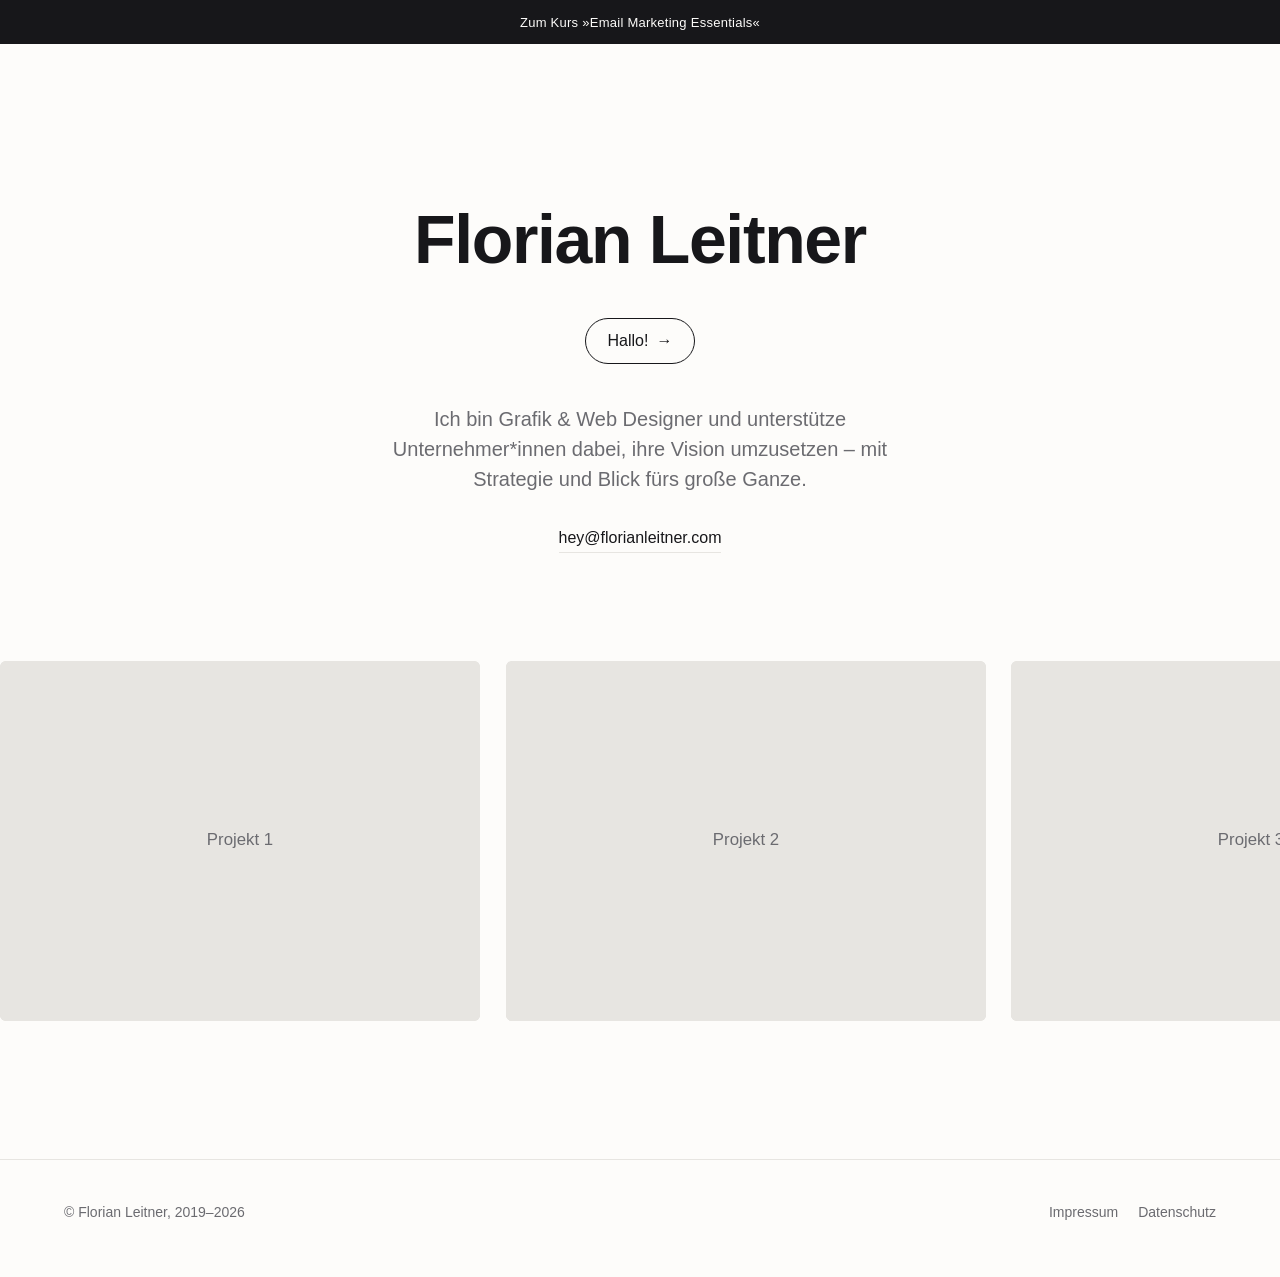
==== index.html @ c5d1cad9 "Initial one-page site: hero, portfolio scroller, footer Basic HTML/CSS structure for the homepage re" ====
<!doctype html>
<html lang="de">
<head>
  <meta charset="UTF-8" />
  <meta name="viewport" content="width=device-width, initial-scale=1.0" />
  <title>Florian Leitner — Grafik & Web Design</title>
  <meta name="description" content="Florian Leitner ist Grafik & Web Designer und unterstützt Unternehmer*innen dabei, ihre Vision umzusetzen – mit Strategie und Blick fürs große Ganze." />
  <link rel="stylesheet" href="assets/css/style.css" />
</head>
<body>

  <!-- Top banner -->
  <div class="top-banner">
    <a href="#" class="top-banner__link">Zum Kurs »Email Marketing Essentials«</a>
  </div>

  <header class="hero">
    <div class="hero__inner">
      <h1 class="hero__name">Florian Leitner</h1>

      <a href="https://cal.com/florianleitner/klarheit-session" class="hero__cta" target="_blank" rel="noopener">
        Hallo! <span class="hero__cta-arrow">→</span>
      </a>

      <p class="hero__subheading">
        Ich bin Grafik &amp; Web Designer und unterstütze Unternehmer*innen dabei,
        ihre Vision umzusetzen – mit Strategie und Blick fürs große Ganze.
      </p>

      <a href="mailto:hey@florianleitner.com" class="hero__email">hey@florianleitner.com</a>
    </div>
  </header>

  <main>
    <section class="portfolio" id="work" aria-label="Portfolio">
      <div class="portfolio__track">
        <figure class="portfolio__item">
          <img src="assets/images/placeholder-1.svg" alt="Projekt 1" loading="lazy" />
        </figure>
        <figure class="portfolio__item">
          <img src="assets/images/placeholder-2.svg" alt="Projekt 2" loading="lazy" />
        </figure>
        <figure class="portfolio__item">
          <img src="assets/images/placeholder-3.svg" alt="Projekt 3" loading="lazy" />
        </figure>
        <figure class="portfolio__item">
          <img src="assets/images/placeholder-4.svg" alt="Projekt 4" loading="lazy" />
        </figure>
        <figure class="portfolio__item">
          <img src="assets/images/placeholder-5.svg" alt="Projekt 5" loading="lazy" />
        </figure>
      </div>
    </section>
  </main>

  <footer class="site-footer">
    <p class="site-footer__copyright">© Florian Leitner, 2019–2026</p>
    <nav class="site-footer__links" aria-label="Rechtliches">
      <a href="legal/impressum.html">Impressum</a>
      <a href="legal/datenschutz.html">Datenschutz</a>
    </nav>
  </footer>

</body>
</html>
---- assets/css/style.css ----
/* ---------- Reset & base ---------- */
*,
*::before,
*::after {
  box-sizing: border-box;
}

html {
  -webkit-text-size-adjust: 100%;
}

body {
  margin: 0;
  font-family: -apple-system, BlinkMacSystemFont, "Segoe UI", Helvetica, Arial, sans-serif;
  color: var(--color-text);
  background: var(--color-bg);
  line-height: 1.5;
  -webkit-font-smoothing: antialiased;
}

a {
  color: inherit;
  text-decoration: none;
}

img {
  display: block;
  max-width: 100%;
}

:root {
  --color-bg: #fdfcfa;
  --color-text: #17171a;
  --color-muted: #6b6b70;
  --color-line: #e7e5e1;
  --color-accent: #17171a;

  --gutter: clamp(20px, 5vw, 64px);
  --max-width: 1200px;
}

/* ---------- Top banner ---------- */
.top-banner {
  background: var(--color-accent);
  color: #fdfcfa;
  text-align: center;
  padding: 10px var(--gutter);
}

.top-banner__link {
  font-size: 0.8125rem;
  letter-spacing: 0.02em;
  border-bottom: 1px solid transparent;
  transition: border-color 0.2s ease;
}

.top-banner__link:hover {
  border-bottom-color: currentColor;
}

/* ---------- Hero ---------- */
.hero {
  padding: clamp(80px, 16vh, 160px) var(--gutter) clamp(60px, 12vh, 120px);
}

.hero__inner {
  max-width: 720px;
  margin: 0 auto;
  text-align: center;
}

.hero__name {
  font-size: clamp(2.5rem, 6vw, 4.25rem);
  font-weight: 600;
  letter-spacing: -0.02em;
  margin: 0 0 28px;
}

.hero__cta {
  display: inline-flex;
  align-items: center;
  gap: 8px;
  font-size: 1rem;
  font-weight: 500;
  padding: 10px 22px;
  border: 1px solid var(--color-text);
  border-radius: 999px;
  margin-bottom: 40px;
  transition: background 0.2s ease, color 0.2s ease;
}

.hero__cta:hover {
  background: var(--color-text);
  color: var(--color-bg);
}

.hero__cta-arrow {
  transition: transform 0.2s ease;
}

.hero__cta:hover .hero__cta-arrow {
  transform: translateX(3px);
}

.hero__subheading {
  font-size: clamp(1.0625rem, 2.2vw, 1.25rem);
  color: var(--color-muted);
  max-width: 560px;
  margin: 0 auto 32px;
}

.hero__email {
  display: inline-block;
  font-size: 1rem;
  border-bottom: 1px solid var(--color-line);
  padding-bottom: 2px;
  transition: border-color 0.2s ease;
}

.hero__email:hover {
  border-color: var(--color-text);
}

/* ---------- Portfolio ---------- */
.portfolio {
  padding: 0 0 clamp(80px, 14vh, 140px);
}

.portfolio__track {
  display: flex;
  gap: clamp(16px, 2vw, 28px);
  overflow-x: auto;
  padding: 0 var(--gutter) 12px;
  scroll-snap-type: x proximity;
  -webkit-overflow-scrolling: touch;
  scrollbar-width: thin;
}

.portfolio__item {
  flex: 0 0 auto;
  width: min(72vw, 480px);
  margin: 0;
  scroll-snap-align: start;
  background: var(--color-line);
  border-radius: 6px;
  overflow: hidden;
  aspect-ratio: 4 / 3;
}

.portfolio__item img {
  width: 100%;
  height: 100%;
  object-fit: cover;
}

/* ---------- Footer ---------- */
.site-footer {
  display: flex;
  flex-wrap: wrap;
  align-items: center;
  justify-content: space-between;
  gap: 12px;
  padding: 28px var(--gutter) 40px;
  border-top: 1px solid var(--color-line);
  font-size: 0.875rem;
  color: var(--color-muted);
}

.site-footer__links {
  display: flex;
  gap: 20px;
}

.site-footer__links a {
  transition: color 0.2s ease;
}

.site-footer__links a:hover {
  color: var(--color-text);
}
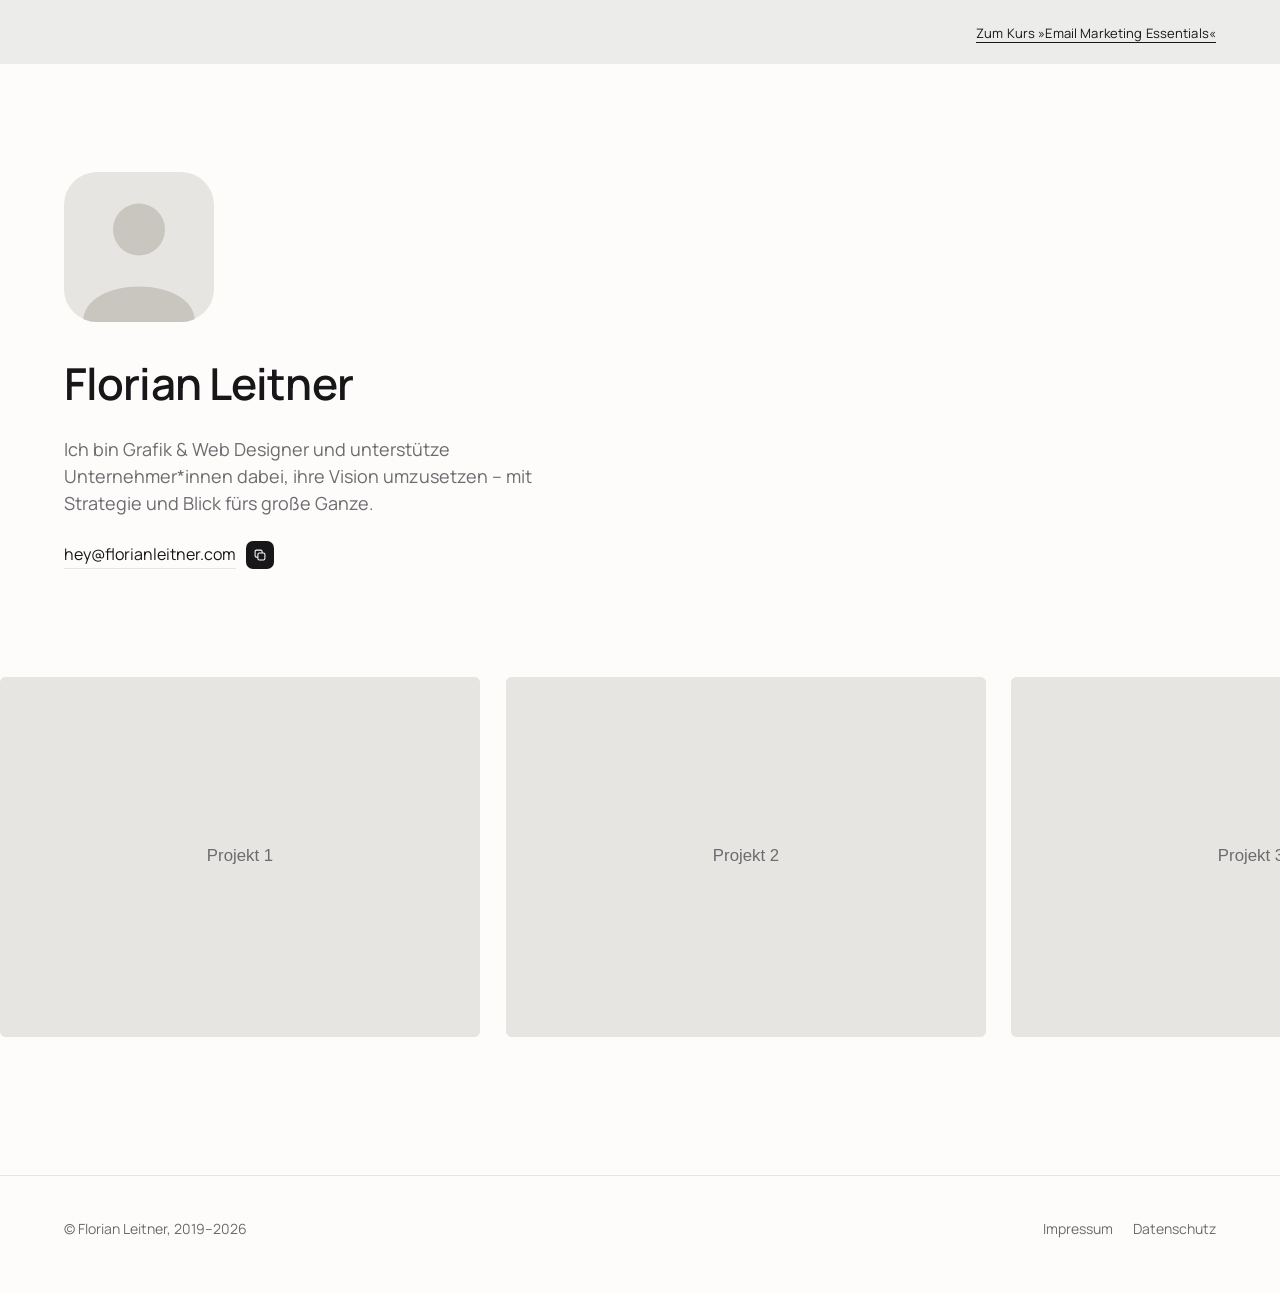
==== commit ca049fa2: "Rework hero to match florianleitner.com reference layout Replace the Hallo CTA with a hero photo (un" ====
--- a/index.html
+++ b/index.html
@@ -6,6 +6,9 @@
   <title>Florian Leitner — Grafik & Web Design</title>
   <meta name="description" content="Florian Leitner ist Grafik & Web Designer und unterstützt Unternehmer*innen dabei, ihre Vision umzusetzen – mit Strategie und Blick fürs große Ganze." />
   <link rel="stylesheet" href="assets/css/style.css" />
+  <link rel="preconnect" href="https://fonts.googleapis.com" />
+  <link rel="preconnect" href="https://fonts.gstatic.com" crossorigin />
+  <link href="https://fonts.googleapis.com/css2?family=Manrope:wght@400;500;600&display=swap" rel="stylesheet" />
 </head>
 <body>
 
@@ -16,18 +19,24 @@
 
   <header class="hero">
     <div class="hero__inner">
+      <img src="assets/images/hero-placeholder.svg" alt="Florian Leitner" class="hero__image" />
+
       <h1 class="hero__name">Florian Leitner</h1>
-
-      <a href="https://cal.com/florianleitner/klarheit-session" class="hero__cta" target="_blank" rel="noopener">
-        Hallo! <span class="hero__cta-arrow">→</span>
-      </a>
 
       <p class="hero__subheading">
         Ich bin Grafik &amp; Web Designer und unterstütze Unternehmer*innen dabei,
         ihre Vision umzusetzen – mit Strategie und Blick fürs große Ganze.
       </p>
 
-      <a href="mailto:hey@florianleitner.com" class="hero__email">hey@florianleitner.com</a>
+      <div class="hero__email-row">
+        <a href="mailto:hey@florianleitner.com" class="hero__email">hey@florianleitner.com</a>
+        <button type="button" class="hero__copy-btn" data-email="hey@florianleitner.com" aria-label="E-Mail-Adresse kopieren">
+          <svg class="hero__copy-icon" viewBox="0 0 20 20" fill="none" xmlns="http://www.w3.org/2000/svg" aria-hidden="true">
+            <rect x="7" y="7" width="10" height="10" rx="2" stroke="currentColor" stroke-width="1.5"/>
+            <path d="M13 7V5a2 2 0 0 0-2-2H5a2 2 0 0 0-2 2v6a2 2 0 0 0 2 2h2" stroke="currentColor" stroke-width="1.5"/>
+          </svg>
+        </button>
+      </div>
     </div>
   </header>
 
@@ -61,5 +70,6 @@
     </nav>
   </footer>
 
+  <script src="assets/js/main.js"></script>
 </body>
 </html>
--- a/assets/css/style.css
+++ b/assets/css/style.css
@@ -11,7 +11,7 @@
 
 body {
   margin: 0;
-  font-family: -apple-system, BlinkMacSystemFont, "Segoe UI", Helvetica, Arial, sans-serif;
+  font-family: "Manrope", -apple-system, BlinkMacSystemFont, "Segoe UI", Helvetica, Arial, sans-serif;
   color: var(--color-text);
   background: var(--color-bg);
   line-height: 1.5;
@@ -41,72 +41,59 @@
 
 /* ---------- Top banner ---------- */
 .top-banner {
-  background: var(--color-accent);
-  color: #fdfcfa;
-  text-align: center;
-  padding: 10px var(--gutter);
+  background: #ececea;
+  color: var(--color-text);
+  text-align: right;
+  padding: 20px var(--gutter);
 }
 
 .top-banner__link {
   font-size: 0.8125rem;
-  letter-spacing: 0.02em;
-  border-bottom: 1px solid transparent;
-  transition: border-color 0.2s ease;
+  letter-spacing: 0.01em;
+  border-bottom: 1px solid var(--color-text);
 }
 
 .top-banner__link:hover {
-  border-bottom-color: currentColor;
+  opacity: 0.7;
 }
 
 /* ---------- Hero ---------- */
 .hero {
-  padding: clamp(80px, 16vh, 160px) var(--gutter) clamp(60px, 12vh, 120px);
+  padding: clamp(56px, 12vh, 120px) var(--gutter) clamp(60px, 12vh, 120px);
 }
 
 .hero__inner {
-  max-width: 720px;
-  margin: 0 auto;
-  text-align: center;
+  max-width: 560px;
+  margin: 0;
+  text-align: left;
+}
+
+.hero__image {
+  width: clamp(96px, 14vw, 150px);
+  height: clamp(96px, 14vw, 150px);
+  object-fit: cover;
+  border-radius: 22%;
+  margin-bottom: 28px;
 }
 
 .hero__name {
-  font-size: clamp(2.5rem, 6vw, 4.25rem);
+  font-size: clamp(2rem, 4.5vw, 2.75rem);
   font-weight: 600;
   letter-spacing: -0.02em;
-  margin: 0 0 28px;
-}
-
-.hero__cta {
-  display: inline-flex;
-  align-items: center;
-  gap: 8px;
-  font-size: 1rem;
-  font-weight: 500;
-  padding: 10px 22px;
-  border: 1px solid var(--color-text);
-  border-radius: 999px;
-  margin-bottom: 40px;
-  transition: background 0.2s ease, color 0.2s ease;
-}
-
-.hero__cta:hover {
-  background: var(--color-text);
-  color: var(--color-bg);
-}
-
-.hero__cta-arrow {
-  transition: transform 0.2s ease;
-}
-
-.hero__cta:hover .hero__cta-arrow {
-  transform: translateX(3px);
+  margin: 0 0 20px;
 }
 
 .hero__subheading {
-  font-size: clamp(1.0625rem, 2.2vw, 1.25rem);
+  font-size: clamp(1rem, 1.6vw, 1.125rem);
   color: var(--color-muted);
-  max-width: 560px;
-  margin: 0 auto 32px;
+  max-width: 480px;
+  margin: 0 0 24px;
+}
+
+.hero__email-row {
+  display: flex;
+  align-items: center;
+  gap: 10px;
 }
 
 .hero__email {
@@ -119,6 +106,34 @@
 
 .hero__email:hover {
   border-color: var(--color-text);
+}
+
+.hero__copy-btn {
+  display: inline-flex;
+  align-items: center;
+  justify-content: center;
+  width: 28px;
+  height: 28px;
+  flex: 0 0 auto;
+  background: var(--color-text);
+  color: var(--color-bg);
+  border: none;
+  border-radius: 7px;
+  cursor: pointer;
+  transition: opacity 0.2s ease;
+}
+
+.hero__copy-btn:hover {
+  opacity: 0.8;
+}
+
+.hero__copy-btn svg {
+  width: 14px;
+  height: 14px;
+}
+
+.hero__copy-btn.is-copied {
+  background: #3a7d54;
 }
 
 /* ---------- Portfolio ---------- */
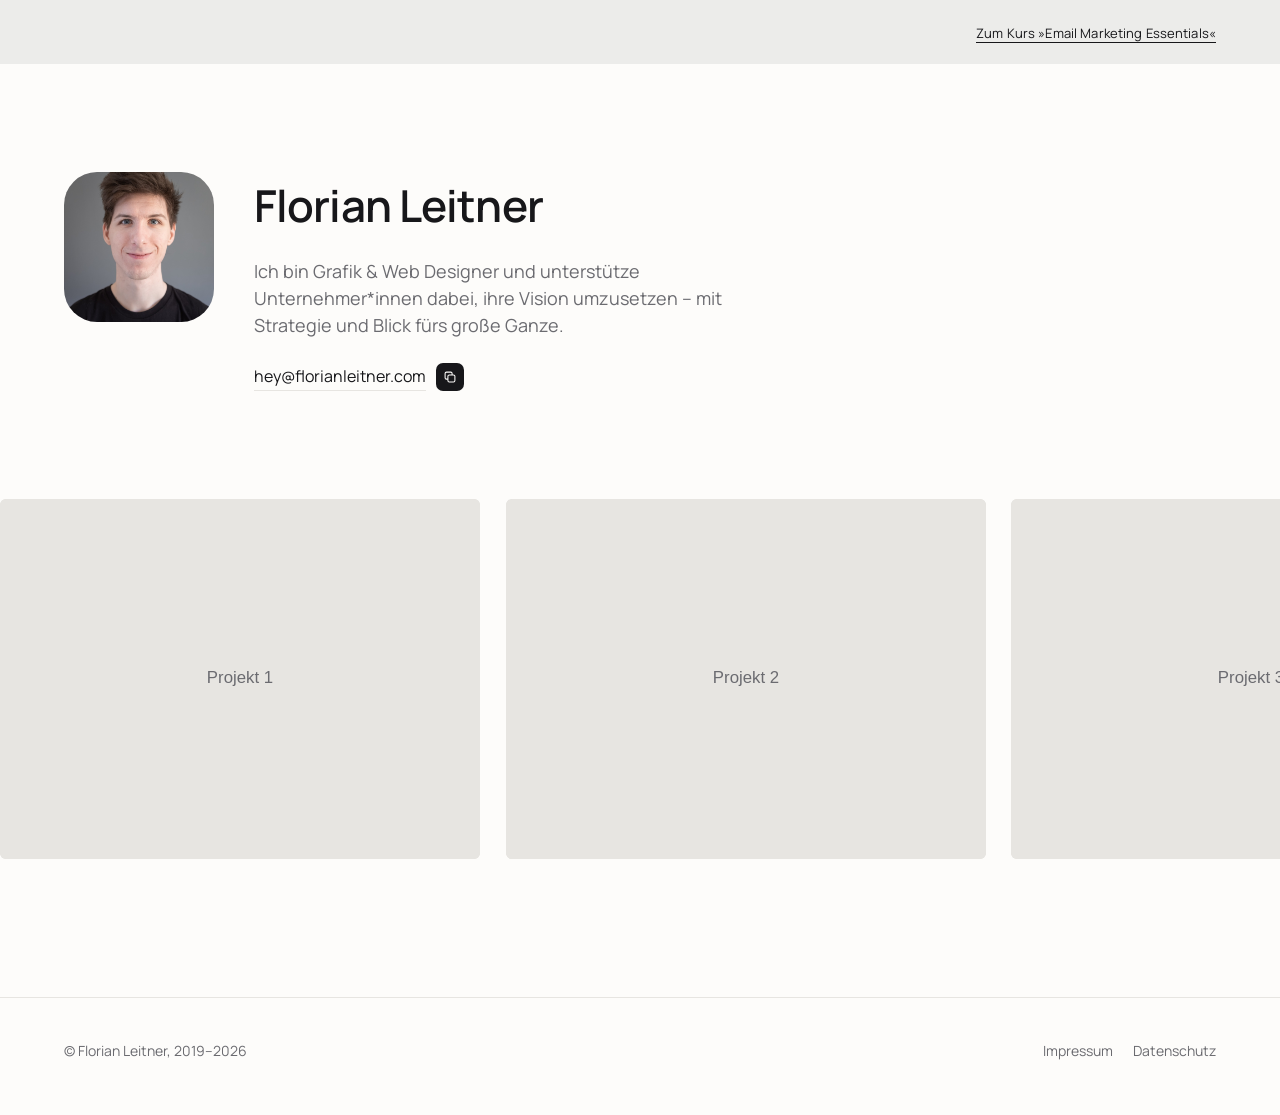
==== commit 95939c2a: "Side-by-side hero layout, real headshot, banner link Hero image now sits left of the copy on larger " ====
--- a/index.html
+++ b/index.html
@@ -14,28 +14,30 @@
 
   <!-- Top banner -->
   <div class="top-banner">
-    <a href="#" class="top-banner__link">Zum Kurs »Email Marketing Essentials«</a>
+    <a href="https://florianleitner.com/email-marketing-essentials/kurs" class="top-banner__link">Zum Kurs »Email Marketing Essentials«</a>
   </div>
 
   <header class="hero">
     <div class="hero__inner">
-      <img src="assets/images/hero-placeholder.svg" alt="Florian Leitner" class="hero__image" />
+      <img src="assets/images/florian-leitner.jpg" alt="Florian Leitner" class="hero__image" />
 
-      <h1 class="hero__name">Florian Leitner</h1>
+      <div class="hero__content">
+        <h1 class="hero__name">Florian Leitner</h1>
 
-      <p class="hero__subheading">
-        Ich bin Grafik &amp; Web Designer und unterstütze Unternehmer*innen dabei,
-        ihre Vision umzusetzen – mit Strategie und Blick fürs große Ganze.
-      </p>
+        <p class="hero__subheading">
+          Ich bin Grafik &amp; Web Designer und unterstütze Unternehmer*innen dabei,
+          ihre Vision umzusetzen – mit Strategie und Blick fürs große Ganze.
+        </p>
 
-      <div class="hero__email-row">
-        <a href="mailto:hey@florianleitner.com" class="hero__email">hey@florianleitner.com</a>
-        <button type="button" class="hero__copy-btn" data-email="hey@florianleitner.com" aria-label="E-Mail-Adresse kopieren">
-          <svg class="hero__copy-icon" viewBox="0 0 20 20" fill="none" xmlns="http://www.w3.org/2000/svg" aria-hidden="true">
-            <rect x="7" y="7" width="10" height="10" rx="2" stroke="currentColor" stroke-width="1.5"/>
-            <path d="M13 7V5a2 2 0 0 0-2-2H5a2 2 0 0 0-2 2v6a2 2 0 0 0 2 2h2" stroke="currentColor" stroke-width="1.5"/>
-          </svg>
-        </button>
+        <div class="hero__email-row">
+          <a href="mailto:hey@florianleitner.com" class="hero__email">hey@florianleitner.com</a>
+          <button type="button" class="hero__copy-btn" data-email="hey@florianleitner.com" aria-label="E-Mail-Adresse kopieren">
+            <svg class="hero__copy-icon" viewBox="0 0 20 20" fill="none" xmlns="http://www.w3.org/2000/svg" aria-hidden="true">
+              <rect x="7" y="7" width="10" height="10" rx="2" stroke="currentColor" stroke-width="1.5"/>
+              <path d="M13 7V5a2 2 0 0 0-2-2H5a2 2 0 0 0-2 2v6a2 2 0 0 0 2 2h2" stroke="currentColor" stroke-width="1.5"/>
+            </svg>
+          </button>
+        </div>
       </div>
     </div>
   </header>
--- a/assets/css/style.css
+++ b/assets/css/style.css
@@ -63,9 +63,12 @@
 }
 
 .hero__inner {
-  max-width: 560px;
+  max-width: 760px;
   margin: 0;
   text-align: left;
+  display: flex;
+  align-items: flex-start;
+  gap: clamp(24px, 4vw, 40px);
 }
 
 .hero__image {
@@ -73,7 +76,21 @@
   height: clamp(96px, 14vw, 150px);
   object-fit: cover;
   border-radius: 22%;
-  margin-bottom: 28px;
+  flex: 0 0 auto;
+}
+
+.hero__content {
+  min-width: 0;
+}
+
+@media (max-width: 640px) {
+  .hero__inner {
+    flex-direction: column;
+  }
+
+  .hero__image {
+    margin-bottom: 28px;
+  }
 }
 
 .hero__name {
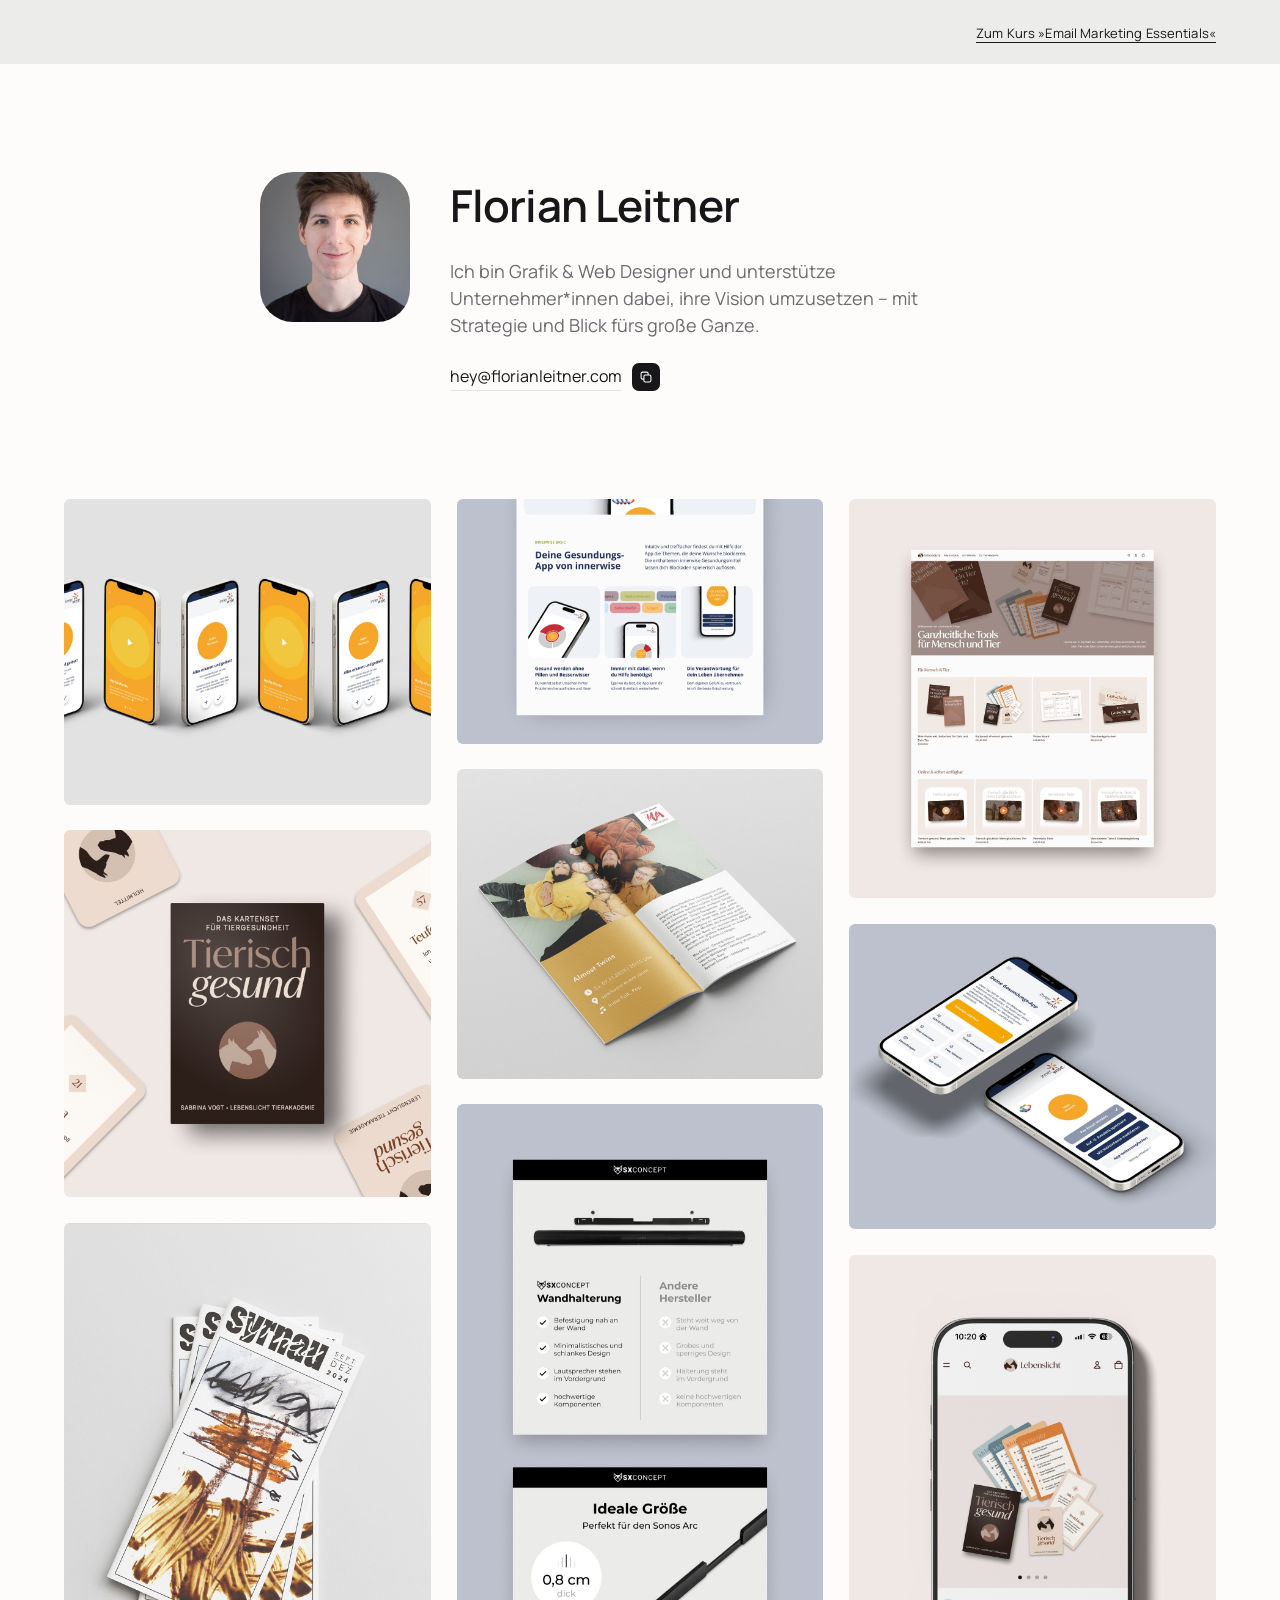
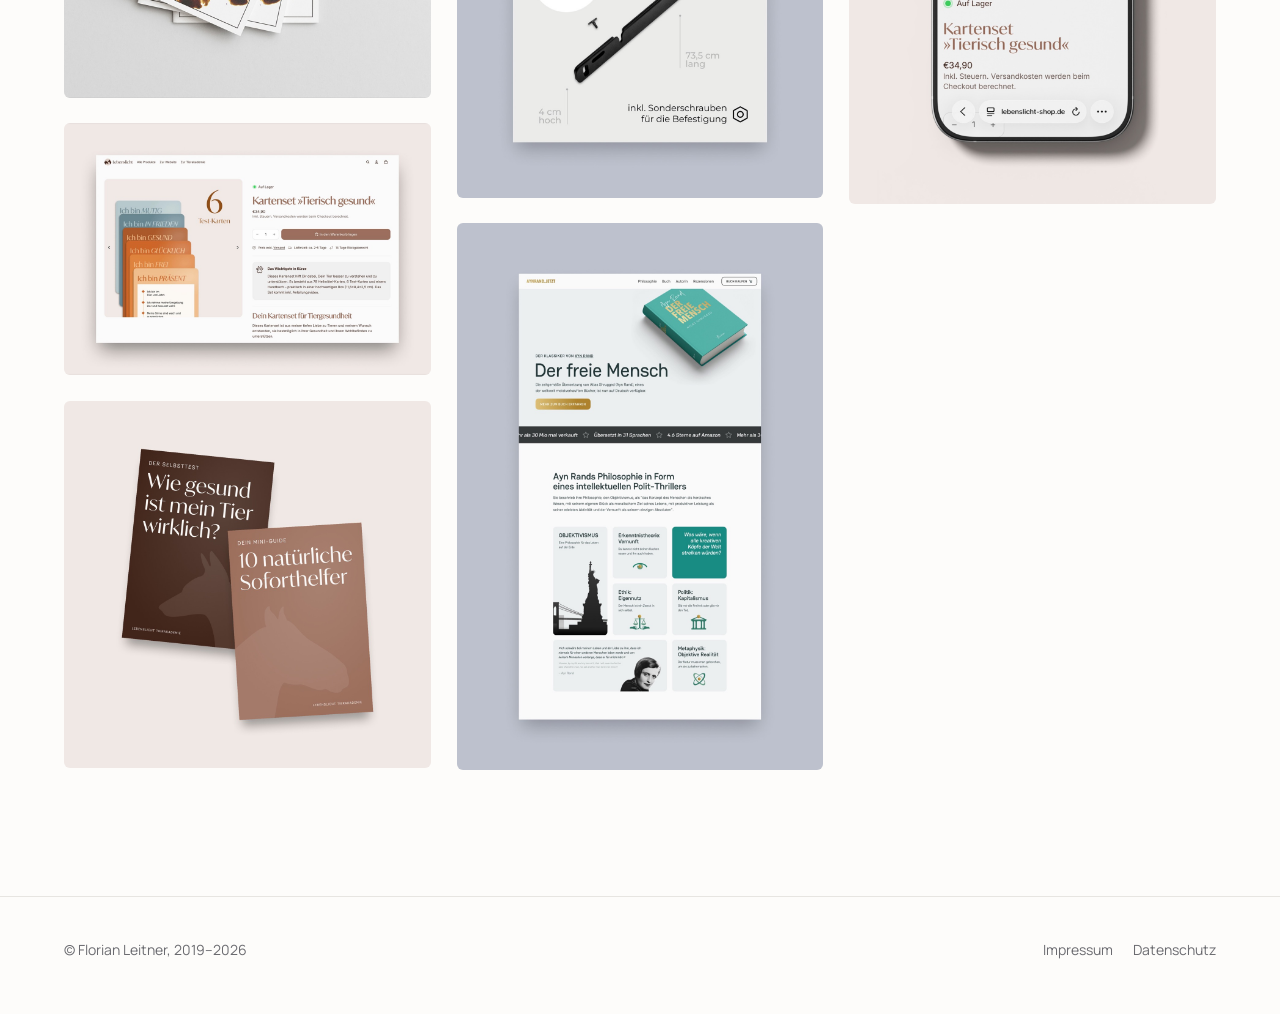
==== commit 3ce7afd1: "Add 3-column masonry breakpoint, swap in real portfolio images Portfolio grid now expands to 3 colum" ====
--- a/index.html
+++ b/index.html
@@ -46,19 +46,40 @@
     <section class="portfolio" id="work" aria-label="Portfolio">
       <div class="portfolio__track">
         <figure class="portfolio__item">
-          <img src="assets/images/placeholder-1.svg" alt="Projekt 1" loading="lazy" />
+          <img src="assets/images/portfolio-01.jpg" alt="Projekt 1" loading="lazy" />
         </figure>
         <figure class="portfolio__item">
-          <img src="assets/images/placeholder-2.svg" alt="Projekt 2" loading="lazy" />
+          <img src="assets/images/portfolio-02.jpg" alt="Projekt 2" loading="lazy" />
         </figure>
         <figure class="portfolio__item">
-          <img src="assets/images/placeholder-3.svg" alt="Projekt 3" loading="lazy" />
+          <img src="assets/images/portfolio-03.jpg" alt="Projekt 3" loading="lazy" />
         </figure>
         <figure class="portfolio__item">
-          <img src="assets/images/placeholder-4.svg" alt="Projekt 4" loading="lazy" />
+          <img src="assets/images/portfolio-04.jpg" alt="Projekt 4" loading="lazy" />
         </figure>
         <figure class="portfolio__item">
-          <img src="assets/images/placeholder-5.svg" alt="Projekt 5" loading="lazy" />
+          <img src="assets/images/portfolio-05.jpg" alt="Projekt 5" loading="lazy" />
+        </figure>
+        <figure class="portfolio__item">
+          <img src="assets/images/portfolio-06.jpg" alt="Projekt 6" loading="lazy" />
+        </figure>
+        <figure class="portfolio__item">
+          <img src="assets/images/portfolio-07.jpg" alt="Projekt 7" loading="lazy" />
+        </figure>
+        <figure class="portfolio__item">
+          <img src="assets/images/portfolio-08.jpg" alt="Projekt 8" loading="lazy" />
+        </figure>
+        <figure class="portfolio__item">
+          <img src="assets/images/portfolio-09.jpg" alt="Projekt 9" loading="lazy" />
+        </figure>
+        <figure class="portfolio__item">
+          <img src="assets/images/portfolio-10.jpg" alt="Projekt 10" loading="lazy" />
+        </figure>
+        <figure class="portfolio__item">
+          <img src="assets/images/portfolio-11.jpg" alt="Projekt 11" loading="lazy" />
+        </figure>
+        <figure class="portfolio__item">
+          <img src="assets/images/portfolio-12.jpg" alt="Projekt 12" loading="lazy" />
         </figure>
       </div>
     </section>
--- a/assets/css/style.css
+++ b/assets/css/style.css
@@ -64,7 +64,7 @@
 
 .hero__inner {
   max-width: 760px;
-  margin: 0;
+  margin: 0 auto;
   text-align: left;
   display: flex;
   align-items: flex-start;
@@ -155,34 +155,38 @@
 
 /* ---------- Portfolio ---------- */
 .portfolio {
-  padding: 0 0 clamp(80px, 14vh, 140px);
+  padding: 0 var(--gutter) clamp(80px, 14vh, 140px);
 }
 
 .portfolio__track {
-  display: flex;
-  gap: clamp(16px, 2vw, 28px);
-  overflow-x: auto;
-  padding: 0 var(--gutter) 12px;
-  scroll-snap-type: x proximity;
-  -webkit-overflow-scrolling: touch;
-  scrollbar-width: thin;
+  columns: 1;
+  column-gap: clamp(16px, 2vw, 28px);
+}
+
+@media (min-width: 640px) {
+  .portfolio__track {
+    columns: 2;
+  }
+}
+
+@media (min-width: 1024px) {
+  .portfolio__track {
+    columns: 3;
+  }
 }
 
 .portfolio__item {
-  flex: 0 0 auto;
-  width: min(72vw, 480px);
-  margin: 0;
-  scroll-snap-align: start;
+  margin: 0 0 clamp(16px, 2vw, 28px);
+  break-inside: avoid;
   background: var(--color-line);
   border-radius: 6px;
   overflow: hidden;
-  aspect-ratio: 4 / 3;
 }
 
 .portfolio__item img {
+  display: block;
   width: 100%;
-  height: 100%;
-  object-fit: cover;
+  height: auto;
 }
 
 /* ---------- Footer ---------- */
